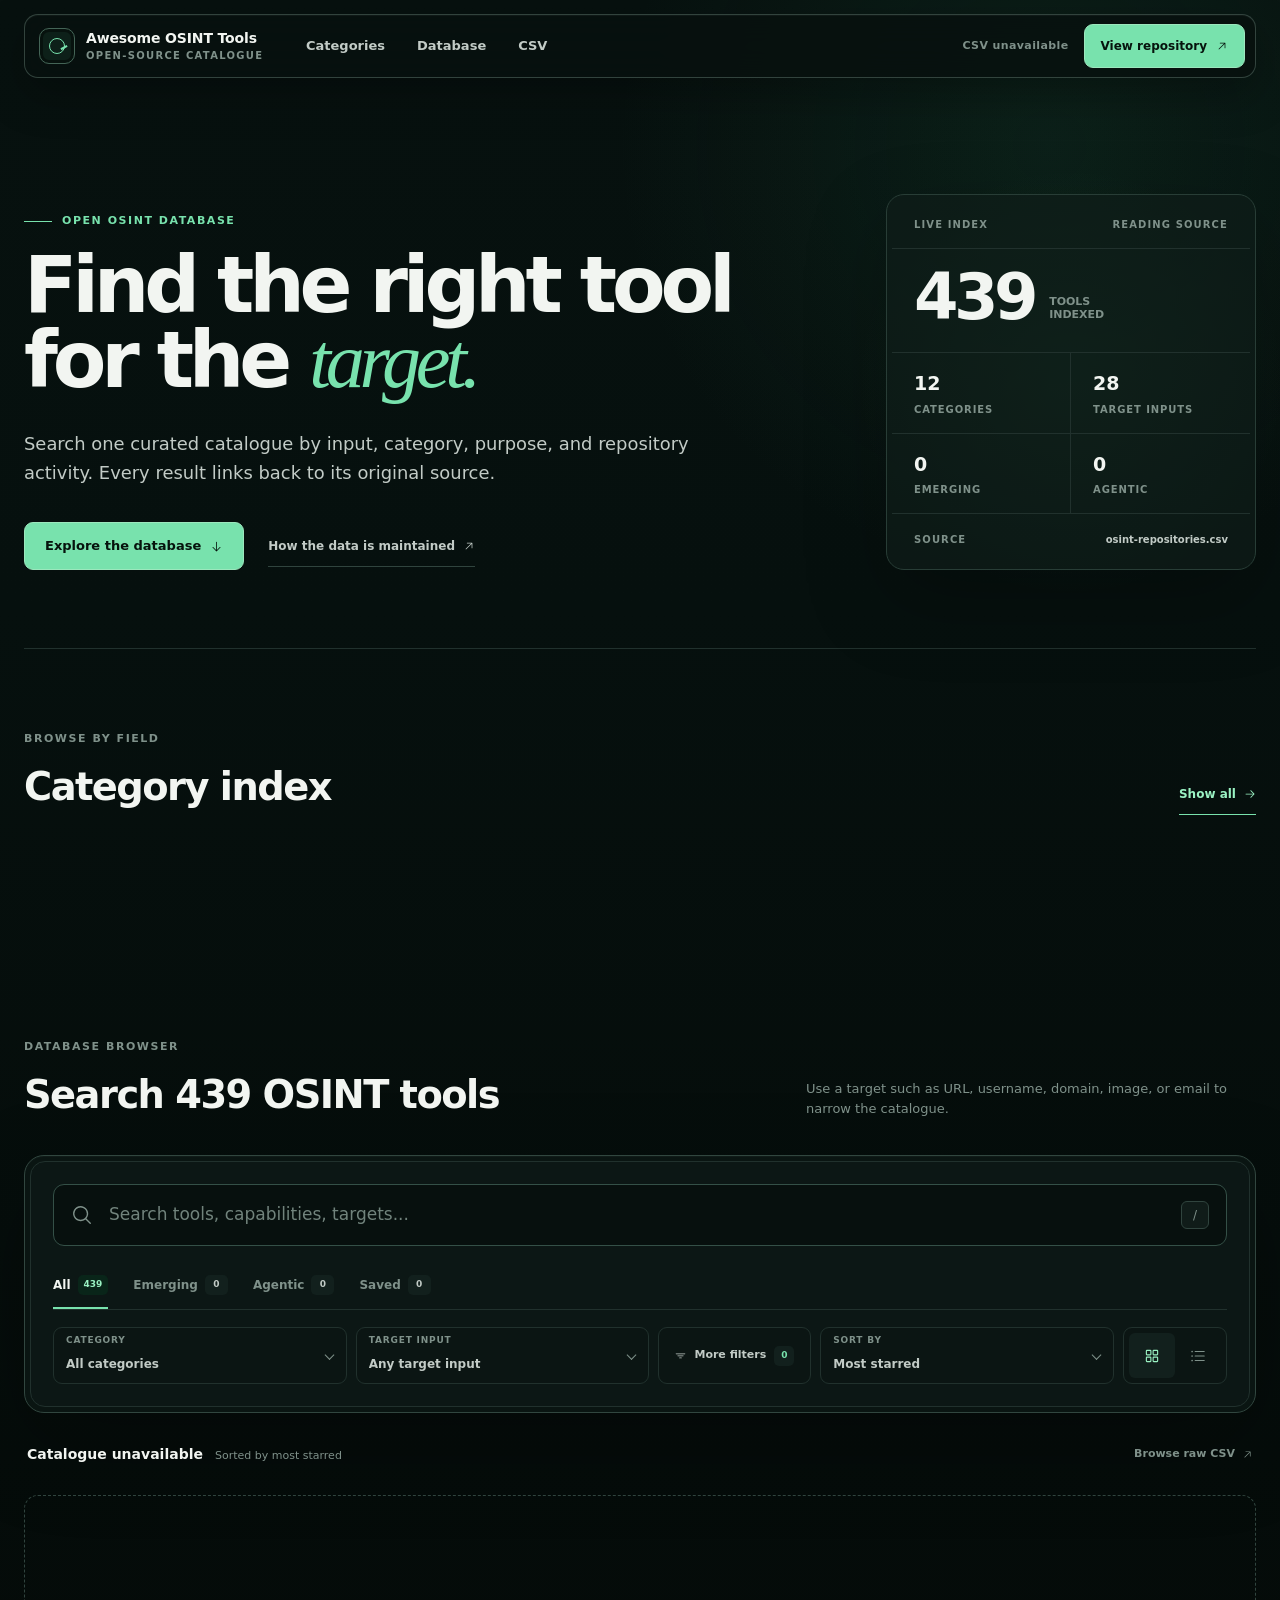
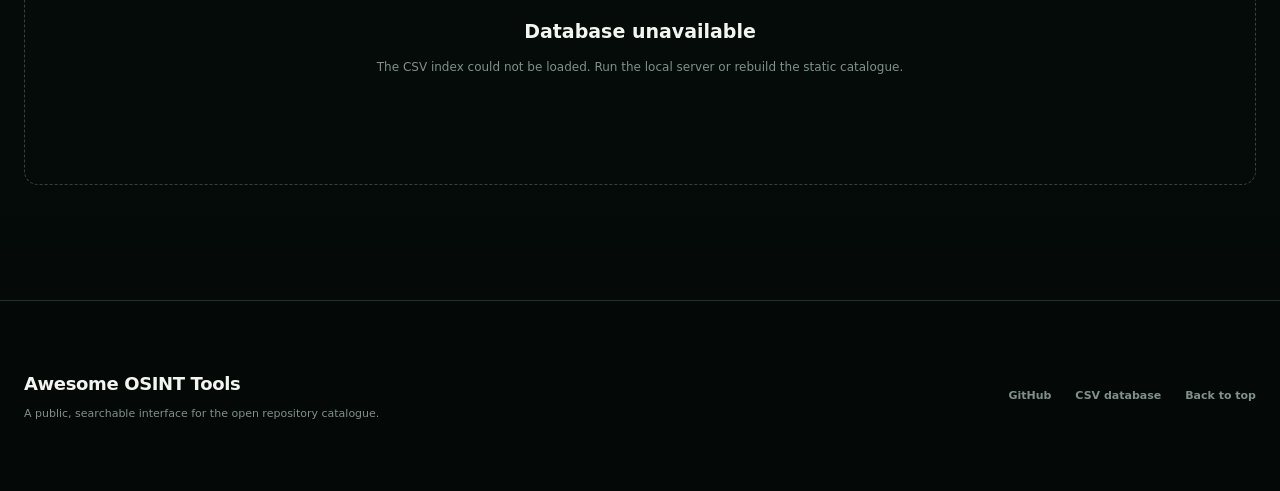
==== .catalog/gui/index.html @ 42dd3547 "Rename project to Awesome OSINT Tools" ====
<!doctype html>
<html lang="en">
<head>
  <meta charset="utf-8">
  <meta name="viewport" content="width=device-width, initial-scale=1">
  <meta name="theme-color" content="#07100f">
  <meta name="description" content="Search and compare the curated Awesome OSINT Tools database by category, target input, type, activity, and popularity.">
  <meta property="og:title" content="Awesome OSINT Tools">
  <meta property="og:description" content="A searchable browser for an open database of OSINT tools and integrations.">
  <meta property="og:type" content="website">
  <link rel="icon" href="favicon.svg" type="image/svg+xml">
  <link rel="stylesheet" href="styles.css">
  <title>Awesome OSINT Tools | Searchable OSINT database</title>
</head>
<body>
  <a class="skip-link" href="#explorer">Skip to database</a>

  <header class="site-header">
    <nav class="nav-core" aria-label="Primary navigation">
      <a class="brand" href="./" aria-label="Awesome OSINT Tools home">
        <span class="brand-mark" aria-hidden="true"><span></span></span>
        <span class="brand-copy"><strong>Awesome OSINT Tools</strong><small>Open-source catalogue</small></span>
      </a>
      <div class="nav-links">
        <a href="#categories">Categories</a>
        <a href="#explorer">Database</a>
        <a href="https://github.com/oryon-osint/awesome-osint-tools/blob/main/osint-repositories.csv" target="_blank" rel="noopener noreferrer">CSV</a>
      </div>
      <div class="nav-actions">
        <span class="data-status" id="dataStatus"><i></i>Loading CSV</span>
        <a class="github-link" href="https://github.com/oryon-osint/awesome-osint-tools" target="_blank" rel="noopener noreferrer">
          View repository
          <span data-icon="arrow-up-right" aria-hidden="true"></span>
        </a>
      </div>
    </nav>
  </header>

  <main>
    <section class="hero page-container" aria-labelledby="pageTitle">
      <div class="hero-copy">
        <p class="eyebrow"><span></span>Open OSINT database</p>
        <h1 id="pageTitle">Find the right tool<br> for the <em>target.</em></h1>
        <p class="hero-lead">Search one curated catalogue by input, category, purpose, and repository activity. Every result links back to its original source.</p>
        <div class="hero-actions">
          <a class="primary-action" href="#explorer">Explore the database <span data-icon="arrow-down" aria-hidden="true"></span></a>
          <a class="quiet-action" href="https://github.com/oryon-osint/awesome-osint-tools" target="_blank" rel="noopener noreferrer">How the data is maintained <span data-icon="arrow-up-right" aria-hidden="true"></span></a>
        </div>
      </div>
      <aside class="hero-index" aria-label="Database overview">
        <div class="index-topline"><span>Live index</span><span id="referenceDate">Reading source</span></div>
        <div class="index-total"><strong id="totalStat">439</strong><span>tools indexed</span></div>
        <div class="index-grid">
          <div><strong>12</strong><span>categories</span></div>
          <div><strong id="targetStat">28</strong><span>target inputs</span></div>
          <div><strong id="emergingStat">0</strong><span>emerging</span></div>
          <div><strong id="agenticStat">0</strong><span>agentic</span></div>
        </div>
        <div class="index-source"><span>Source</span><strong>osint-repositories.csv</strong></div>
      </aside>
    </section>

    <section class="category-section page-container" id="categories" aria-labelledby="categoryTitle">
      <div class="section-heading">
        <div>
          <p class="section-kicker">Browse by field</p>
          <h2 id="categoryTitle">Category index</h2>
        </div>
        <button class="reset-category" type="button" data-category="" aria-current="true">Show all <span data-icon="arrow-right" aria-hidden="true"></span></button>
      </div>
      <div class="category-index" id="categoryNav" aria-label="Tool categories"></div>
    </section>

    <section class="explorer page-container" id="explorer" aria-labelledby="explorerTitle">
      <div class="explorer-heading">
        <div>
          <p class="section-kicker">Database browser</p>
          <h2 id="explorerTitle">Search 439 OSINT tools</h2>
        </div>
        <p>Use a target such as URL, username, domain, image, or email to narrow the catalogue.</p>
      </div>

      <div class="search-bezel">
        <div class="search-console">
          <label class="search-field" for="searchInput">
            <span data-icon="magnifying-glass" aria-hidden="true"></span>
            <span class="sr-only">Search the database</span>
            <input id="searchInput" type="search" placeholder="Search tools, capabilities, targets..." autocomplete="off" spellcheck="false">
            <kbd>/</kbd>
          </label>

          <div class="view-row">
            <div class="view-tabs" id="viewTabs" aria-label="Database view">
              <button type="button" data-view="all" aria-pressed="true">All <span id="allCount">439</span></button>
              <button type="button" data-view="emerging" aria-pressed="false">Emerging <span id="emergingCount">0</span></button>
              <button type="button" data-view="agentic" aria-pressed="false">Agentic <span id="agenticCount">0</span></button>
              <button type="button" data-view="saved" aria-pressed="false">Saved <span id="savedCount">0</span></button>
            </div>
          </div>

          <div class="control-row">
            <label class="control-select">
              <span>Category</span>
              <select id="categoryFilter" aria-label="Filter by category"><option value="">All categories</option></select>
            </label>
            <label class="control-select target-control">
              <span>Target input</span>
              <select id="targetFilter" aria-label="Filter by target input"><option value="">Any target input</option></select>
            </label>
            <button class="more-filters" id="filterToggle" type="button" aria-expanded="false" aria-controls="advancedFilters">
              <span data-icon="funnel-simple" aria-hidden="true"></span>More filters <b id="filterCount">0</b>
            </button>
            <label class="control-select sort-control">
              <span>Sort by</span>
              <select id="sortSelect" aria-label="Sort results">
                <option value="stars">Most starred</option>
                <option value="updated">Recently updated</option>
                <option value="added">Recently added</option>
                <option value="created">Newest repositories</option>
                <option value="name">Name A-Z</option>
                <option value="category">Category A-Z</option>
                <option value="target">Target input A-Z</option>
                <option value="type">Tool type A-Z</option>
                <option value="relevance">Search relevance</option>
              </select>
            </label>
            <div class="layout-switch" aria-label="Result layout">
              <button type="button" data-layout="cards" aria-pressed="true" aria-label="Card layout" title="Card layout"><span data-icon="squares-four" aria-hidden="true"></span></button>
              <button type="button" data-layout="list" aria-pressed="false" aria-label="List layout" title="List layout"><span data-icon="list-bullets" aria-hidden="true"></span></button>
            </div>
          </div>

          <div class="advanced-filters" id="advancedFilters" hidden>
            <label class="control-select"><span>Tool type</span><select id="typeFilter" aria-label="Filter by tool type"><option value="">Any tool type</option></select></label>
            <label class="control-select"><span>License</span><select id="licenseFilter" aria-label="Filter by license"><option value="">Any license</option></select></label>
            <label class="control-select"><span>Repository activity</span><select id="updatedFilter" aria-label="Filter by last update"><option value="">Any update date</option><option value="30">Past 30 days</option><option value="180">Past 6 months</option><option value="365">Past year</option><option value="1095">Past 3 years</option></select></label>
            <button class="clear-button" id="clearFilters" type="button"><span data-icon="x" aria-hidden="true"></span>Clear all</button>
          </div>

          <div class="active-filters" id="activeFilters" aria-live="polite"></div>
        </div>
      </div>

      <div class="results-toolbar">
        <div><strong id="resultsSummary">Loading database</strong><span id="sortSummary">Sorted by most starred</span></div>
        <a href="https://github.com/oryon-osint/awesome-osint-tools/blob/main/osint-repositories.csv" target="_blank" rel="noopener noreferrer">Browse raw CSV <span data-icon="arrow-up-right" aria-hidden="true"></span></a>
      </div>

      <div class="loading-state" id="loadingState" role="status"><span></span><p>Indexing the current CSV database...</p></div>
      <div class="error-state" id="errorState" hidden><h3>Database unavailable</h3><p>The CSV index could not be loaded. Run the local server or rebuild the static catalogue.</p></div>
      <div class="results-grid" id="resultsGrid" hidden></div>
      <div class="empty-state" id="emptyState" hidden><span data-icon="magnifying-glass" aria-hidden="true"></span><h3>No matching tools</h3><p>Remove one or more filters or try a broader target.</p><button id="emptyClear" type="button">Clear filters</button></div>
      <button class="load-more" id="loadMore" type="button" hidden>Load more results <span data-icon="arrow-down" aria-hidden="true"></span></button>
    </section>
  </main>

  <footer class="site-footer">
    <div class="page-container footer-inner">
      <div><a class="footer-brand" href="https://github.com/oryon-osint/awesome-osint-tools">Awesome OSINT Tools</a><p>A public, searchable interface for the open repository catalogue.</p></div>
      <div class="footer-links"><a href="https://github.com/oryon-osint/awesome-osint-tools">GitHub</a><a href="https://github.com/oryon-osint/awesome-osint-tools/blob/main/osint-repositories.csv">CSV database</a><a href="#pageTitle">Back to top</a></div>
    </div>
  </footer>

  <dialog class="detail-dialog" id="detailDialog">
    <div class="dialog-shell">
      <header class="dialog-header">
        <div class="dialog-category-mark" id="detailIcon" aria-hidden="true"></div>
        <div><p id="detailCategory">Category</p><h2 id="detailTitle">Tool</h2></div>
        <button class="dialog-close" id="closeDialog" type="button" aria-label="Close details"><span data-icon="x" aria-hidden="true"></span></button>
      </header>
      <div class="detail-body" id="detailBody"></div>
      <footer class="dialog-actions">
        <button class="detail-save" id="detailSave" type="button"><span data-icon="bookmark-simple" aria-hidden="true"></span><span>Save tool</span></button>
        <a class="detail-repository" id="detailRepository" href="#" target="_blank" rel="noopener noreferrer">Open repository <span data-icon="arrow-up-right" aria-hidden="true"></span></a>
      </footer>
    </div>
  </dialog>

  <script src="app.js" defer></script>
</body>
</html>
---- .catalog/gui/styles.css ----
:root {
  color-scheme: dark;
  --bg: #06100e;
  --bg-deep: #040907;
  --surface: #0b1513;
  --surface-raised: #101c19;
  --surface-soft: #12201d;
  --line: #21312d;
  --line-bright: #30443e;
  --text: #f2f5f1;
  --text-soft: #c2cbc6;
  --muted: #7f918a;
  --accent: #78e2ad;
  --accent-bright: #9af2c3;
  --accent-dark: #092519;
  --star: #f1bd62;
  --danger: #ff8c83;
  --radius-sm: 8px;
  --radius-md: 12px;
  --radius-lg: 18px;
  --page: 1500px;
  --ease: cubic-bezier(.22, 1, .36, 1);
}

* {
  box-sizing: border-box;
}

html {
  scroll-behavior: smooth;
  scroll-padding-top: 100px;
}

body {
  margin: 0;
  min-width: 320px;
  overflow-x: hidden;
  background:
    radial-gradient(circle at 82% 7%, rgba(38, 113, 78, .16), transparent 27rem),
    linear-gradient(180deg, #07110f 0, var(--bg) 38rem, var(--bg-deep) 100%);
  color: var(--text);
  font-family: ui-sans-serif, system-ui, -apple-system, BlinkMacSystemFont, "Segoe UI Variable", "Segoe UI", sans-serif;
  font-size: 15px;
  line-height: 1.5;
  -webkit-font-smoothing: antialiased;
}

button,
input,
select {
  font: inherit;
}

button,
a,
select {
  -webkit-tap-highlight-color: transparent;
}

button {
  color: inherit;
}

a {
  color: inherit;
  text-decoration: none;
}

svg {
  display: block;
  width: 1em;
  height: 1em;
}

[hidden] {
  display: none !important;
}

.sr-only {
  position: absolute;
  width: 1px;
  height: 1px;
  padding: 0;
  margin: -1px;
  overflow: hidden;
  clip: rect(0, 0, 0, 0);
  white-space: nowrap;
  border: 0;
}

.skip-link {
  position: fixed;
  z-index: 100;
  top: 12px;
  left: 12px;
  padding: 10px 14px;
  border-radius: var(--radius-sm);
  background: var(--text);
  color: var(--bg);
  transform: translateY(-180%);
  transition: transform .2s var(--ease);
}

.skip-link:focus {
  transform: translateY(0);
}

:focus-visible {
  outline: 2px solid var(--accent-bright);
  outline-offset: 3px;
}

.page-container {
  width: min(calc(100% - 48px), var(--page));
  margin-inline: auto;
}

.site-header {
  position: sticky;
  z-index: 40;
  top: 0;
  padding: 14px 24px 0;
  pointer-events: none;
}

.nav-core {
  display: flex;
  align-items: center;
  width: min(100%, var(--page));
  min-height: 64px;
  margin-inline: auto;
  padding: 8px 10px 8px 14px;
  border: 1px solid rgba(87, 111, 102, .54);
  border-radius: 14px;
  background: rgba(8, 17, 15, .86);
  box-shadow: 0 16px 44px rgba(0, 0, 0, .28), inset 0 1px rgba(255, 255, 255, .035);
  backdrop-filter: blur(18px);
  pointer-events: auto;
}

.brand {
  display: inline-flex;
  align-items: center;
  gap: 11px;
  min-width: 232px;
}

.brand-mark {
  position: relative;
  display: grid;
  width: 36px;
  height: 36px;
  place-items: center;
  border: 1px solid #446456;
  border-radius: 10px;
  background: #0d2019;
  box-shadow: inset 0 0 0 3px #07120e;
}

.brand-mark::before,
.brand-mark::after,
.brand-mark span {
  position: absolute;
  content: "";
}

.brand-mark::before {
  width: 14px;
  height: 14px;
  border: 1.5px solid var(--accent);
  border-radius: 50%;
}

.brand-mark::after {
  right: 7px;
  width: 7px;
  height: 1.5px;
  background: var(--accent);
  transform: rotate(-28deg);
  transform-origin: right;
}

.brand-copy {
  display: grid;
  line-height: 1.12;
}

.brand-copy strong {
  font-size: 14px;
  letter-spacing: -.01em;
}

.brand-copy small {
  margin-top: 4px;
  color: var(--muted);
  font-size: 10px;
  font-weight: 650;
  letter-spacing: .13em;
  text-transform: uppercase;
}

.nav-links {
  display: flex;
  align-items: center;
  gap: 6px;
  margin-left: 22px;
}

.nav-links a {
  padding: 10px 13px;
  border-radius: 8px;
  color: var(--text-soft);
  font-size: 13px;
  font-weight: 600;
  transition: color .2s, background .2s;
}

.nav-links a:hover {
  background: var(--surface-soft);
  color: var(--text);
}

.nav-actions {
  display: flex;
  align-items: center;
  gap: 15px;
  margin-left: auto;
}

.data-status {
  display: flex;
  align-items: center;
  gap: 7px;
  color: var(--muted);
  font-size: 11px;
  font-weight: 650;
  letter-spacing: .035em;
  white-space: nowrap;
}

.data-status i {
  width: 6px;
  height: 6px;
  border-radius: 50%;
  background: var(--accent);
  box-shadow: 0 0 0 4px rgba(120, 226, 173, .09);
}

.github-link,
.primary-action,
.detail-repository {
  display: inline-flex;
  align-items: center;
  justify-content: center;
  gap: 9px;
  border: 1px solid #9ce7bd;
  border-radius: 9px;
  background: var(--accent);
  color: #06130d;
  font-size: 12px;
  font-weight: 760;
  transition: transform .25s var(--ease), background .2s;
}

.github-link {
  min-height: 44px;
  padding: 0 16px;
}

.github-link:hover,
.primary-action:hover,
.detail-repository:hover {
  background: var(--accent-bright);
  transform: translateY(-2px);
}

.hero {
  display: grid;
  grid-template-columns: minmax(0, 1.35fr) minmax(370px, .65fr);
  gap: clamp(40px, 8vw, 130px);
  align-items: end;
  min-height: 570px;
  padding-top: 82px;
  padding-bottom: 78px;
}

.hero-copy {
  max-width: 830px;
}

.eyebrow,
.section-kicker {
  margin: 0 0 18px;
  color: var(--accent);
  font-size: 11px;
  font-weight: 760;
  letter-spacing: .14em;
  text-transform: uppercase;
}

.eyebrow {
  display: flex;
  align-items: center;
  gap: 10px;
}

.eyebrow span {
  width: 28px;
  height: 1px;
  background: var(--accent);
}

.hero h1 {
  max-width: 850px;
  margin: 0;
  font-size: clamp(55px, 6.1vw, 94px);
  font-weight: 590;
  letter-spacing: -.066em;
  line-height: .96;
}

.hero h1 em {
  color: var(--accent);
  font-family: Georgia, "Times New Roman", serif;
  font-weight: 400;
}

.hero-lead {
  max-width: 670px;
  margin: 30px 0 0;
  color: var(--text-soft);
  font-size: clamp(16px, 1.4vw, 19px);
  line-height: 1.65;
}

.hero-actions {
  display: flex;
  flex-wrap: wrap;
  align-items: center;
  gap: 24px;
  margin-top: 34px;
}

.primary-action {
  min-height: 48px;
  padding: 0 20px;
  font-size: 13px;
}

.quiet-action {
  display: inline-flex;
  align-items: center;
  gap: 8px;
  padding: 11px 0;
  border-bottom: 1px solid var(--line-bright);
  color: var(--text-soft);
  font-size: 12px;
  font-weight: 680;
  transition: border-color .2s, color .2s;
}

.quiet-action:hover {
  border-color: var(--accent);
  color: var(--text);
}

.hero-index {
  position: relative;
  padding: 5px;
  border: 1px solid #283d36;
  border-radius: var(--radius-lg);
  background: rgba(14, 28, 24, .72);
  box-shadow: 0 30px 80px rgba(0, 0, 0, .25);
}

.hero-index::before {
  position: absolute;
  inset: -40px;
  z-index: -1;
  background: radial-gradient(circle, rgba(77, 187, 132, .1), transparent 67%);
  content: "";
}

.hero-index > * {
  padding-inline: 22px;
}

.index-topline,
.index-source {
  display: flex;
  align-items: center;
  justify-content: space-between;
  color: var(--muted);
  font-size: 10px;
  font-weight: 680;
  letter-spacing: .11em;
  text-transform: uppercase;
}

.index-topline {
  min-height: 49px;
  border-bottom: 1px solid var(--line);
}

.index-total {
  display: flex;
  align-items: flex-end;
  gap: 15px;
  padding-top: 20px;
  padding-bottom: 25px;
}

.index-total strong {
  font-size: clamp(58px, 5vw, 78px);
  font-weight: 550;
  letter-spacing: -.07em;
  line-height: .9;
}

.index-total span {
  max-width: 70px;
  padding-bottom: 5px;
  color: var(--muted);
  font-size: 11px;
  font-weight: 680;
  line-height: 1.25;
  text-transform: uppercase;
}

.index-grid {
  display: grid;
  grid-template-columns: 1fr 1fr;
  padding: 0 !important;
  border-top: 1px solid var(--line);
  border-bottom: 1px solid var(--line);
}

.index-grid div {
  display: grid;
  gap: 4px;
  padding: 16px 22px;
}

.index-grid div:nth-child(odd) {
  border-right: 1px solid var(--line);
}

.index-grid div:nth-child(-n + 2) {
  border-bottom: 1px solid var(--line);
}

.index-grid strong {
  font-size: 19px;
  font-weight: 660;
}

.index-grid span {
  color: var(--muted);
  font-size: 10px;
  font-weight: 650;
  letter-spacing: .09em;
  text-transform: uppercase;
}

.index-source {
  min-height: 50px;
}

.index-source strong {
  color: var(--text-soft);
  font-size: 10px;
  font-weight: 650;
  letter-spacing: 0;
  text-transform: none;
}

.category-section {
  padding-top: 82px;
  padding-bottom: 100px;
  border-top: 1px solid var(--line);
}

.section-heading,
.explorer-heading {
  display: flex;
  align-items: flex-end;
  justify-content: space-between;
  gap: 32px;
  margin-bottom: 32px;
}

.section-heading h2,
.explorer-heading h2 {
  margin: 0;
  font-size: clamp(30px, 3vw, 44px);
  font-weight: 570;
  letter-spacing: -.04em;
}

.section-kicker {
  margin-bottom: 10px;
  color: var(--muted);
}

.reset-category {
  display: inline-flex;
  align-items: center;
  gap: 8px;
  padding: 11px 0;
  border: 0;
  border-bottom: 1px solid var(--line-bright);
  background: transparent;
  color: var(--text-soft);
  font-size: 12px;
  font-weight: 680;
  cursor: pointer;
}

.reset-category[aria-current="true"] {
  border-color: var(--accent);
  color: var(--accent-bright);
}

.category-index {
  display: grid;
  grid-template-columns: repeat(6, minmax(0, 1fr));
  gap: 9px;
}

.category-card {
  position: relative;
  display: grid;
  min-height: 132px;
  padding: 17px;
  overflow: hidden;
  border: 1px solid var(--line);
  border-radius: var(--radius-md);
  background: rgba(11, 22, 19, .7);
  text-align: left;
  cursor: pointer;
  transition: transform .3s var(--ease), border-color .25s, background .25s;
}

.category-card:nth-child(1),
.category-card:nth-child(2) {
  grid-column: span 2;
}

.category-card:hover,
.category-card[aria-current="true"] {
  border-color: #4e806c;
  background: #10231d;
  transform: translateY(-3px);
}

.category-card::after {
  position: absolute;
  right: -28px;
  bottom: -34px;
  width: 110px;
  height: 110px;
  border: 1px solid rgba(120, 226, 173, .08);
  border-radius: 50%;
  content: "";
}

.category-card-top {
  display: flex;
  align-items: flex-start;
  justify-content: space-between;
}

.category-card-icon {
  display: grid;
  width: 34px;
  height: 34px;
  place-items: center;
  border: 1px solid #29463a;
  border-radius: 8px;
  background: #0b1d16;
  color: var(--accent);
  font-size: 18px;
}

.category-card-count {
  color: var(--muted);
  font-size: 11px;
  font-variant-numeric: tabular-nums;
}

.category-card strong {
  align-self: end;
  max-width: 150px;
  font-size: 13px;
  font-weight: 680;
  line-height: 1.25;
}

.explorer {
  padding-top: 92px;
  padding-bottom: 115px;
}

.explorer-heading p:last-child {
  max-width: 450px;
  margin: 0 0 3px;
  color: var(--muted);
  font-size: 13px;
  line-height: 1.6;
}

.search-bezel {
  padding: 5px;
  border: 1px solid #31463f;
  border-radius: 20px;
  background: #0a1512;
  box-shadow: 0 32px 90px rgba(0, 0, 0, .25), inset 0 1px rgba(255, 255, 255, .025);
}

.search-console {
  padding: 22px;
  border: 1px solid var(--line);
  border-radius: 15px;
  background: #0c1715;
}

.search-field {
  display: flex;
  align-items: center;
  gap: 14px;
  min-height: 62px;
  padding: 0 17px;
  border: 1px solid #345047;
  border-radius: 11px;
  background: #07100e;
  color: var(--muted);
  font-size: 22px;
  transition: border-color .2s, box-shadow .2s;
}

.search-field:focus-within {
  border-color: #68b894;
  box-shadow: 0 0 0 3px rgba(120, 226, 173, .08);
}

.search-field input {
  min-width: 0;
  flex: 1;
  border: 0;
  outline: 0;
  background: transparent;
  color: var(--text);
  font-size: 17px;
}

.search-field input::placeholder {
  color: #71837c;
}

.search-field kbd {
  display: grid;
  width: 28px;
  height: 28px;
  place-items: center;
  border: 1px solid var(--line-bright);
  border-radius: 6px;
  background: var(--surface-raised);
  color: var(--muted);
  font-family: inherit;
  font-size: 12px;
}

.view-row {
  margin: 18px 0 0;
  border-bottom: 1px solid var(--line);
}

.view-tabs {
  display: flex;
  gap: 25px;
  overflow-x: auto;
  scrollbar-width: none;
}

.view-tabs::-webkit-scrollbar {
  display: none;
}

.view-tabs button {
  display: flex;
  align-items: center;
  gap: 7px;
  min-height: 45px;
  padding: 0 0 1px;
  border: 0;
  border-bottom: 2px solid transparent;
  background: transparent;
  color: var(--muted);
  font-size: 12px;
  font-weight: 680;
  cursor: pointer;
  white-space: nowrap;
}

.view-tabs button span {
  display: grid;
  min-width: 23px;
  height: 20px;
  padding: 0 6px;
  place-items: center;
  border-radius: 5px;
  background: var(--surface-soft);
  color: var(--text-soft);
  font-size: 9px;
}

.view-tabs button[aria-pressed="true"] {
  border-color: var(--accent);
  color: var(--text);
}

.view-tabs button[aria-pressed="true"] span {
  background: var(--accent-dark);
  color: var(--accent-bright);
}

.control-row,
.advanced-filters {
  display: grid;
  grid-template-columns: 1.05fr 1.05fr auto 1.05fr auto;
  gap: 9px;
  align-items: stretch;
  padding-top: 17px;
}

.control-select {
  position: relative;
  display: grid;
  min-width: 0;
  height: 57px;
  padding: 7px 34px 7px 12px;
  border: 1px solid var(--line);
  border-radius: 9px;
  background: var(--surface);
}

.control-select::after {
  position: absolute;
  top: 50%;
  right: 13px;
  width: 6px;
  height: 6px;
  border-right: 1.5px solid var(--muted);
  border-bottom: 1.5px solid var(--muted);
  content: "";
  transform: translateY(-65%) rotate(45deg);
  pointer-events: none;
}

.control-select span {
  color: var(--muted);
  font-size: 9px;
  font-weight: 740;
  letter-spacing: .09em;
  line-height: 1.2;
  text-transform: uppercase;
}

.control-select select {
  width: 100%;
  min-width: 0;
  padding: 0;
  border: 0;
  outline: 0;
  appearance: none;
  background: transparent;
  color: var(--text-soft);
  font-size: 12px;
  font-weight: 630;
  cursor: pointer;
}

.control-select select option {
  background: #0d1816;
  color: var(--text);
}

.more-filters,
.clear-button {
  display: flex;
  align-items: center;
  justify-content: center;
  gap: 8px;
  min-height: 57px;
  padding: 0 16px;
  border: 1px solid var(--line);
  border-radius: 9px;
  background: var(--surface);
  color: var(--text-soft);
  font-size: 11px;
  font-weight: 680;
  cursor: pointer;
  white-space: nowrap;
}

.more-filters:hover,
.clear-button:hover {
  border-color: var(--line-bright);
  color: var(--text);
}

.more-filters b {
  display: grid;
  min-width: 20px;
  height: 20px;
  padding: 0 5px;
  place-items: center;
  border-radius: 5px;
  background: var(--surface-soft);
  color: var(--accent);
  font-size: 9px;
}

.layout-switch {
  display: flex;
  padding: 5px;
  border: 1px solid var(--line);
  border-radius: 9px;
  background: var(--surface);
}

.layout-switch button {
  display: grid;
  width: 46px;
  min-height: 45px;
  place-items: center;
  border: 0;
  border-radius: 6px;
  background: transparent;
  color: var(--muted);
  font-size: 18px;
  cursor: pointer;
}

.layout-switch button[aria-pressed="true"] {
  background: var(--surface-soft);
  color: var(--accent-bright);
}

.advanced-filters {
  grid-template-columns: 1fr 1fr 1fr auto;
  margin-top: 14px;
  padding: 14px;
  border: 1px solid var(--line);
  border-radius: 11px;
  background: #09120f;
}

.clear-button {
  color: var(--muted);
}

.active-filters {
  display: flex;
  flex-wrap: wrap;
  gap: 7px;
}

.active-filters:not(:empty) {
  padding-top: 14px;
}

.filter-chip {
  display: inline-flex;
  align-items: center;
  gap: 7px;
  min-height: 29px;
  padding: 0 9px;
  border: 1px solid #2f5545;
  border-radius: 6px;
  background: #0a2118;
  color: var(--accent-bright);
  font-size: 10px;
  font-weight: 650;
  cursor: pointer;
}

.results-toolbar {
  display: flex;
  align-items: center;
  justify-content: space-between;
  min-height: 82px;
  padding: 0 3px;
}

.results-toolbar > div {
  display: flex;
  align-items: baseline;
  gap: 12px;
}

.results-toolbar strong {
  font-size: 14px;
}

.results-toolbar span {
  color: var(--muted);
  font-size: 11px;
}

.results-toolbar a {
  display: inline-flex;
  align-items: center;
  gap: 7px;
  color: var(--muted);
  font-size: 11px;
  font-weight: 650;
}

.results-toolbar a:hover {
  color: var(--text);
}

.results-grid {
  display: grid;
  grid-template-columns: repeat(3, minmax(0, 1fr));
  gap: 12px;
}

.tool-card-shell {
  padding: 4px;
  border: 1px solid #23352f;
  border-radius: 15px;
  background: rgba(9, 20, 17, .85);
  transition: border-color .3s, transform .35s var(--ease);
  animation: card-in .45s var(--ease) both;
}

.tool-card-shell:hover {
  border-color: #486f60;
  transform: translateY(-4px);
}

.tool-card {
  display: flex;
  flex-direction: column;
  min-height: 320px;
  padding: 17px;
  border: 1px solid var(--line);
  border-radius: 11px;
  background: var(--surface);
}

.card-topline {
  display: flex;
  align-items: center;
  justify-content: space-between;
  gap: 12px;
}

.card-category {
  display: flex;
  align-items: center;
  min-width: 0;
  gap: 8px;
}

.card-category-icon {
  display: grid;
  width: 33px;
  height: 33px;
  flex: 0 0 auto;
  place-items: center;
  border: 1px solid #2b493d;
  border-radius: 8px;
  background: #0a1c15;
  color: var(--accent);
  font-size: 17px;
}

.card-category-label {
  overflow: hidden;
  color: var(--muted);
  font-size: 9px;
  font-weight: 760;
  letter-spacing: .09em;
  text-overflow: ellipsis;
  text-transform: uppercase;
  white-space: nowrap;
}

.new-label {
  padding: 4px 6px;
  border: 1px solid #315a48;
  border-radius: 5px;
  background: #0b2419;
  color: var(--accent-bright);
  font-size: 8px;
  font-weight: 780;
  letter-spacing: .08em;
  text-transform: uppercase;
}

.card-actions {
  display: flex;
  align-items: center;
  gap: 5px;
}

.icon-action {
  display: grid;
  width: 33px;
  height: 33px;
  place-items: center;
  border: 1px solid var(--line);
  border-radius: 8px;
  background: #0c1815;
  color: var(--muted);
  font-size: 17px;
  cursor: pointer;
  transition: border-color .2s, color .2s, background .2s;
}

.icon-action:hover {
  border-color: var(--line-bright);
  color: var(--text);
}

.icon-action[aria-pressed="true"] {
  border-color: #3d6754;
  background: var(--accent-dark);
  color: var(--accent-bright);
}

.card-main {
  flex: 1;
  padding-top: 20px;
}

.card-title-button {
  max-width: 100%;
  padding: 0;
  overflow: hidden;
  border: 0;
  background: transparent;
  color: var(--text);
  font-size: 20px;
  font-weight: 630;
  letter-spacing: -.025em;
  text-align: left;
  text-overflow: ellipsis;
  white-space: nowrap;
  cursor: pointer;
}

.card-title-button:hover {
  color: var(--accent-bright);
}

.card-description {
  display: -webkit-box;
  min-height: 61px;
  margin: 10px 0 18px;
  overflow: hidden;
  color: var(--text-soft);
  font-size: 12px;
  line-height: 1.65;
  -webkit-box-orient: vertical;
  -webkit-line-clamp: 3;
}

.card-facts {
  display: grid;
  grid-template-columns: 1fr 1fr;
  border-top: 1px solid var(--line);
  border-bottom: 1px solid var(--line);
}

.card-fact {
  min-width: 0;
  padding: 11px 0;
}

.card-fact + .card-fact {
  padding-left: 13px;
  border-left: 1px solid var(--line);
}

.card-fact span {
  display: block;
  margin-bottom: 4px;
  color: var(--muted);
  font-size: 8px;
  font-weight: 750;
  letter-spacing: .1em;
  text-transform: uppercase;
}

.card-fact strong {
  display: block;
  overflow: hidden;
  color: var(--text-soft);
  font-size: 10px;
  font-weight: 650;
  text-overflow: ellipsis;
  white-space: nowrap;
}

.card-footer {
  display: flex;
  align-items: center;
  justify-content: space-between;
  gap: 10px;
  padding-top: 14px;
}

.star-count {
  display: inline-flex;
  align-items: center;
  gap: 6px;
  color: var(--text-soft);
  font-size: 10px;
  font-weight: 690;
}

.star-count svg {
  color: var(--star);
  font-size: 15px;
}

.card-update {
  color: var(--muted);
  font-size: 9px;
}

.results-grid.is-list {
  grid-template-columns: 1fr;
}

.results-grid.is-list .tool-card-shell:hover {
  transform: translateX(3px);
}

.results-grid.is-list .tool-card {
  display: grid;
  grid-template-columns: minmax(230px, .8fr) minmax(340px, 1.55fr) minmax(240px, .8fr) auto;
  gap: 22px;
  align-items: center;
  min-height: 112px;
  padding: 14px 16px;
}

.results-grid.is-list .card-topline {
  grid-column: 1;
}

.results-grid.is-list .card-actions {
  grid-column: 4;
  grid-row: 1;
  justify-self: end;
}

.results-grid.is-list .card-main {
  display: contents;
}

.results-grid.is-list .card-copy {
  grid-column: 2;
  grid-row: 1;
  min-width: 0;
}

.results-grid.is-list .card-description {
  min-height: auto;
  margin: 5px 0 0;
  -webkit-line-clamp: 1;
}

.results-grid.is-list .card-facts {
  grid-column: 3;
  grid-row: 1;
  border-top: 0;
  border-bottom: 0;
}

.results-grid.is-list .card-footer {
  grid-column: 4;
  grid-row: 1;
  padding: 0 86px 0 0;
  white-space: nowrap;
}

.loading-state,
.empty-state,
.error-state {
  display: grid;
  min-height: 290px;
  place-items: center;
  align-content: center;
  border: 1px dashed var(--line-bright);
  border-radius: 14px;
  color: var(--muted);
  text-align: center;
}

.loading-state span {
  width: 32px;
  height: 32px;
  border: 2px solid var(--line-bright);
  border-top-color: var(--accent);
  border-radius: 50%;
  animation: spin .8s linear infinite;
}

.loading-state p,
.empty-state p,
.error-state p {
  margin: 12px 0 0;
  font-size: 12px;
}

.empty-state > svg {
  color: var(--accent);
  font-size: 32px;
}

.empty-state h3,
.error-state h3 {
  margin: 13px 0 0;
  color: var(--text);
  font-size: 19px;
}

.empty-state button {
  margin-top: 18px;
  padding: 10px 14px;
  border: 1px solid var(--line-bright);
  border-radius: 8px;
  background: var(--surface);
  cursor: pointer;
}

.load-more {
  display: flex;
  align-items: center;
  justify-content: center;
  gap: 9px;
  min-width: 210px;
  min-height: 49px;
  margin: 30px auto 0;
  border: 1px solid var(--line-bright);
  border-radius: 9px;
  background: var(--surface);
  color: var(--text-soft);
  font-size: 12px;
  font-weight: 680;
  cursor: pointer;
}

.load-more:hover {
  border-color: var(--accent);
  color: var(--text);
}

.site-footer {
  border-top: 1px solid var(--line);
  background: #040806;
}

.footer-inner {
  display: flex;
  align-items: center;
  justify-content: space-between;
  min-height: 190px;
  gap: 30px;
}

.footer-brand {
  font-size: 18px;
  font-weight: 760;
  letter-spacing: -.02em;
}

.footer-inner p {
  margin: 9px 0 0;
  color: var(--muted);
  font-size: 11px;
}

.footer-links {
  display: flex;
  gap: 24px;
}

.footer-links a {
  color: var(--muted);
  font-size: 11px;
  font-weight: 650;
}

.footer-links a:hover {
  color: var(--text);
}

.detail-dialog {
  width: min(720px, calc(100% - 32px));
  max-height: min(86vh, 900px);
  padding: 5px;
  overflow: hidden;
  border: 1px solid #405a51;
  border-radius: 18px;
  background: #08120f;
  color: var(--text);
  box-shadow: 0 40px 120px #000;
}

.detail-dialog::backdrop {
  background: rgba(1, 5, 4, .78);
  backdrop-filter: blur(5px);
}

.dialog-shell {
  max-height: calc(86vh - 12px);
  overflow-y: auto;
  border: 1px solid var(--line);
  border-radius: 13px;
  background: var(--surface);
}

.dialog-header {
  position: sticky;
  z-index: 2;
  top: 0;
  display: grid;
  grid-template-columns: auto 1fr auto;
  gap: 13px;
  align-items: center;
  padding: 18px 20px;
  border-bottom: 1px solid var(--line);
  background: rgba(11, 21, 19, .96);
  backdrop-filter: blur(12px);
}

.dialog-category-mark {
  display: grid;
  width: 42px;
  height: 42px;
  place-items: center;
  border: 1px solid #2f5143;
  border-radius: 9px;
  background: var(--accent-dark);
  color: var(--accent);
  font-size: 21px;
}

.dialog-header p {
  margin: 0 0 3px;
  color: var(--accent);
  font-size: 9px;
  font-weight: 740;
  letter-spacing: .1em;
  text-transform: uppercase;
}

.dialog-header h2 {
  margin: 0;
  font-size: 21px;
  font-weight: 630;
}

.dialog-close {
  display: grid;
  width: 38px;
  height: 38px;
  place-items: center;
  border: 1px solid var(--line);
  border-radius: 8px;
  background: var(--surface-raised);
  color: var(--muted);
  font-size: 18px;
  cursor: pointer;
}

.detail-body {
  padding: 23px;
}

.dialog-description {
  margin: 0 0 25px;
  color: var(--text-soft);
  font-size: 14px;
  line-height: 1.7;
}

.detail-section + .detail-section {
  margin-top: 24px;
}

.detail-section h3 {
  margin: 0 0 9px;
  color: var(--muted);
  font-size: 9px;
  font-weight: 750;
  letter-spacing: .1em;
  text-transform: uppercase;
}

.detail-list {
  display: grid;
  grid-template-columns: 1fr 1fr;
  margin: 0;
  border-top: 1px solid var(--line);
  border-left: 1px solid var(--line);
}

.detail-list div {
  min-width: 0;
  padding: 12px 13px;
  border-right: 1px solid var(--line);
  border-bottom: 1px solid var(--line);
}

.detail-list dt {
  color: var(--muted);
  font-size: 9px;
}

.detail-list dd {
  margin: 3px 0 0;
  overflow-wrap: anywhere;
  color: var(--text-soft);
  font-size: 11px;
  font-weight: 640;
}

.dialog-actions {
  position: sticky;
  bottom: 0;
  display: flex;
  justify-content: flex-end;
  gap: 9px;
  padding: 14px 20px;
  border-top: 1px solid var(--line);
  background: rgba(11, 21, 19, .96);
}

.detail-save {
  display: inline-flex;
  align-items: center;
  gap: 8px;
  min-height: 43px;
  padding: 0 14px;
  border: 1px solid var(--line-bright);
  border-radius: 8px;
  background: var(--surface-raised);
  color: var(--text-soft);
  font-size: 11px;
  font-weight: 680;
  cursor: pointer;
}

.detail-save[aria-pressed="true"] {
  border-color: #3f725c;
  background: var(--accent-dark);
  color: var(--accent-bright);
}

.detail-repository {
  min-height: 43px;
  padding: 0 15px;
}

@keyframes spin {
  to { transform: rotate(360deg); }
}

@keyframes card-in {
  from { opacity: 0; transform: translateY(8px); }
  to { opacity: 1; transform: translateY(0); }
}

@media (max-width: 1180px) {
  .nav-links { display: none; }
  .hero { grid-template-columns: minmax(0, 1.15fr) minmax(330px, .7fr); gap: 55px; }
  .category-index { grid-template-columns: repeat(4, minmax(0, 1fr)); }
  .category-card:nth-child(1), .category-card:nth-child(2) { grid-column: span 1; }
  .control-row { grid-template-columns: 1fr 1fr auto; }
  .sort-control { grid-column: 1 / 3; }
  .layout-switch { grid-column: 3; }
  .results-grid { grid-template-columns: repeat(2, minmax(0, 1fr)); }
  .results-grid.is-list .tool-card { grid-template-columns: 220px minmax(260px, 1fr) 220px auto; gap: 16px; }
}

@media (max-width: 820px) {
  .page-container { width: min(calc(100% - 32px), var(--page)); }
  .site-header { padding: 10px 16px 0; }
  .nav-core { min-height: 58px; padding-left: 10px; }
  .brand { min-width: 0; }
  .brand-mark { width: 34px; height: 34px; }
  .brand-copy small, .data-status { display: none; }
  .github-link { width: 42px; min-height: 40px; padding: 0; font-size: 0; }
  .github-link svg { font-size: 16px; }
  .hero { display: block; min-height: auto; padding-top: 96px; padding-bottom: 64px; }
  .hero h1 { font-size: clamp(50px, 11vw, 74px); }
  .hero-index { margin-top: 55px; }
  .category-section { padding-top: 64px; padding-bottom: 70px; }
  .category-index { display: flex; margin-right: -16px; overflow-x: auto; scrollbar-width: none; scroll-snap-type: x mandatory; }
  .category-index::-webkit-scrollbar { display: none; }
  .category-card { min-width: 175px; scroll-snap-align: start; }
  .explorer { padding-top: 68px; padding-bottom: 80px; }
  .explorer-heading { display: block; }
  .explorer-heading p:last-child { margin-top: 14px; }
  .search-console { padding: 14px; }
  .control-row { grid-template-columns: 1fr 1fr; }
  .more-filters { grid-column: 1; }
  .sort-control { grid-column: 2; grid-row: 2; }
  .layout-switch { display: none; }
  .advanced-filters { grid-template-columns: 1fr 1fr; }
  .clear-button { min-height: 57px; }
  .results-grid { grid-template-columns: 1fr; }
  .results-grid.is-list .tool-card { display: flex; min-height: 320px; }
  .results-grid.is-list .card-main { display: block; }
  .results-grid.is-list .card-copy, .results-grid.is-list .card-facts, .results-grid.is-list .card-footer, .results-grid.is-list .card-actions { display: flex; grid-column: auto; grid-row: auto; }
  .results-grid.is-list .card-copy { display: block; }
  .results-grid.is-list .card-facts { display: grid; }
  .results-grid.is-list .card-footer { padding: 14px 0 0; }
}

@media (max-width: 560px) {
  .page-container { width: min(calc(100% - 24px), var(--page)); }
  .site-header { padding-inline: 12px; }
  .brand-copy strong { max-width: 130px; font-size: 12px; }
  .nav-actions { gap: 6px; }
  .hero { padding-top: 76px; }
  .hero h1 { font-size: clamp(46px, 14vw, 64px); letter-spacing: -.06em; }
  .hero h1 br { display: none; }
  .hero-lead { margin-top: 23px; font-size: 15px; }
  .hero-actions { align-items: flex-start; flex-direction: column; gap: 11px; }
  .hero-index { margin-top: 42px; }
  .section-heading { align-items: flex-start; }
  .section-heading h2, .explorer-heading h2 { font-size: 32px; }
  .reset-category { margin-top: 23px; }
  .search-bezel { margin-inline: -5px; }
  .search-console { padding: 10px; }
  .search-field { min-height: 57px; padding: 0 12px; }
  .search-field input { font-size: 14px; }
  .search-field kbd { display: none; }
  .view-tabs { gap: 20px; }
  .control-row { grid-template-columns: 1fr; }
  .target-control, .sort-control, .more-filters { grid-column: 1; grid-row: auto; }
  .advanced-filters { grid-template-columns: 1fr; }
  .results-toolbar { align-items: flex-start; flex-direction: column; justify-content: center; gap: 8px; }
  .results-toolbar > div { align-items: flex-start; flex-direction: column; gap: 2px; }
  .tool-card { min-height: 314px; }
  .footer-inner { align-items: flex-start; flex-direction: column; justify-content: center; }
  .footer-links { flex-wrap: wrap; gap: 14px 20px; }
  .detail-dialog { width: calc(100% - 16px); }
  .detail-list { grid-template-columns: 1fr; }
  .dialog-actions { justify-content: stretch; }
  .dialog-actions > * { flex: 1; }
}

@media (prefers-reduced-motion: reduce) {
  html { scroll-behavior: auto; }
  *, *::before, *::after { animation-duration: .01ms !important; animation-iteration-count: 1 !important; transition-duration: .01ms !important; }
}
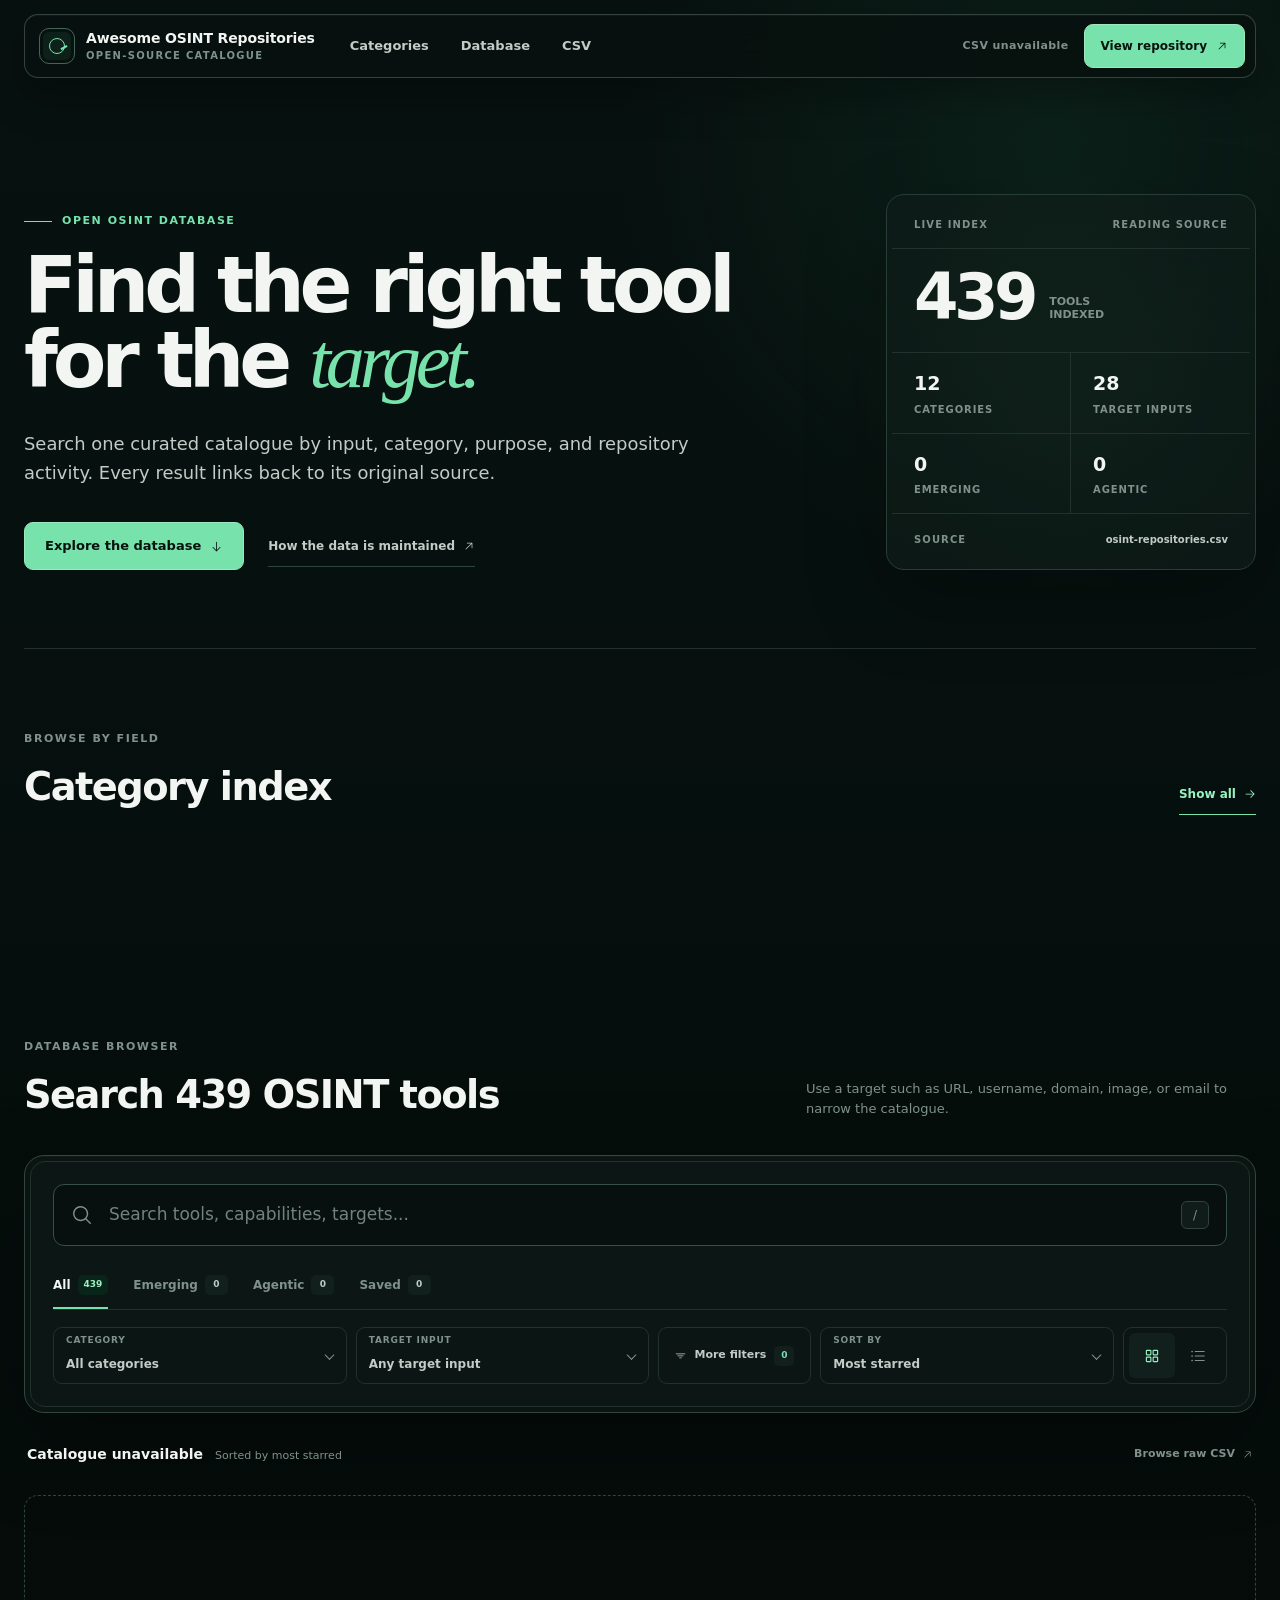
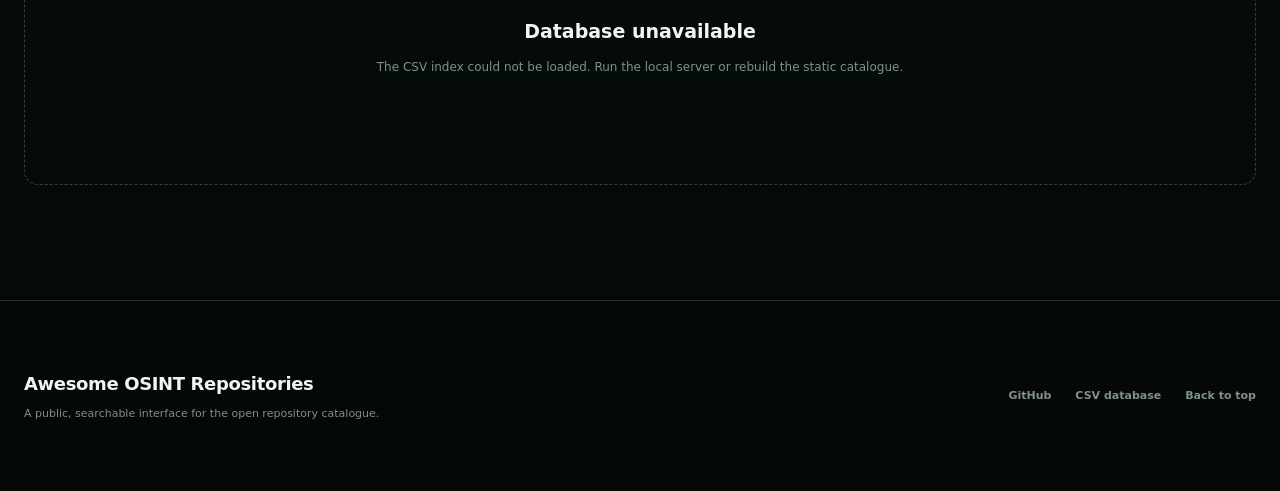
==== commit 8cb38943: "chore: rename repository to awesome-osint-repos" ====
--- a/.catalog/gui/index.html
+++ b/.catalog/gui/index.html
@@ -4,31 +4,31 @@
   <meta charset="utf-8">
   <meta name="viewport" content="width=device-width, initial-scale=1">
   <meta name="theme-color" content="#07100f">
-  <meta name="description" content="Search and compare the curated Awesome OSINT Tools database by category, target input, type, activity, and popularity.">
-  <meta property="og:title" content="Awesome OSINT Tools">
+  <meta name="description" content="Search and compare the curated Awesome OSINT Repositories database by category, target input, type, activity, and popularity.">
+  <meta property="og:title" content="Awesome OSINT Repositories">
   <meta property="og:description" content="A searchable browser for an open database of OSINT tools and integrations.">
   <meta property="og:type" content="website">
   <link rel="icon" href="favicon.svg" type="image/svg+xml">
   <link rel="stylesheet" href="styles.css">
-  <title>Awesome OSINT Tools | Searchable OSINT database</title>
+  <title>Awesome OSINT Repositories | Searchable OSINT database</title>
 </head>
 <body>
   <a class="skip-link" href="#explorer">Skip to database</a>
 
   <header class="site-header">
     <nav class="nav-core" aria-label="Primary navigation">
-      <a class="brand" href="./" aria-label="Awesome OSINT Tools home">
+      <a class="brand" href="./" aria-label="Awesome OSINT Repositories home">
         <span class="brand-mark" aria-hidden="true"><span></span></span>
-        <span class="brand-copy"><strong>Awesome OSINT Tools</strong><small>Open-source catalogue</small></span>
+        <span class="brand-copy"><strong>Awesome OSINT Repositories</strong><small>Open-source catalogue</small></span>
       </a>
       <div class="nav-links">
         <a href="#categories">Categories</a>
         <a href="#explorer">Database</a>
-        <a href="https://github.com/oryon-osint/awesome-osint-tools/blob/main/osint-repositories.csv" target="_blank" rel="noopener noreferrer">CSV</a>
+        <a href="https://github.com/oryon-osint/awesome-osint-repos/blob/main/osint-repositories.csv" target="_blank" rel="noopener noreferrer">CSV</a>
       </div>
       <div class="nav-actions">
         <span class="data-status" id="dataStatus"><i></i>Loading CSV</span>
-        <a class="github-link" href="https://github.com/oryon-osint/awesome-osint-tools" target="_blank" rel="noopener noreferrer">
+        <a class="github-link" href="https://github.com/oryon-osint/awesome-osint-repos" target="_blank" rel="noopener noreferrer">
           View repository
           <span data-icon="arrow-up-right" aria-hidden="true"></span>
         </a>
@@ -44,7 +44,7 @@
         <p class="hero-lead">Search one curated catalogue by input, category, purpose, and repository activity. Every result links back to its original source.</p>
         <div class="hero-actions">
           <a class="primary-action" href="#explorer">Explore the database <span data-icon="arrow-down" aria-hidden="true"></span></a>
-          <a class="quiet-action" href="https://github.com/oryon-osint/awesome-osint-tools" target="_blank" rel="noopener noreferrer">How the data is maintained <span data-icon="arrow-up-right" aria-hidden="true"></span></a>
+          <a class="quiet-action" href="https://github.com/oryon-osint/awesome-osint-repos" target="_blank" rel="noopener noreferrer">How the data is maintained <span data-icon="arrow-up-right" aria-hidden="true"></span></a>
         </div>
       </div>
       <aside class="hero-index" aria-label="Database overview">
@@ -143,7 +143,7 @@
 
       <div class="results-toolbar">
         <div><strong id="resultsSummary">Loading database</strong><span id="sortSummary">Sorted by most starred</span></div>
-        <a href="https://github.com/oryon-osint/awesome-osint-tools/blob/main/osint-repositories.csv" target="_blank" rel="noopener noreferrer">Browse raw CSV <span data-icon="arrow-up-right" aria-hidden="true"></span></a>
+        <a href="https://github.com/oryon-osint/awesome-osint-repos/blob/main/osint-repositories.csv" target="_blank" rel="noopener noreferrer">Browse raw CSV <span data-icon="arrow-up-right" aria-hidden="true"></span></a>
       </div>
 
       <div class="loading-state" id="loadingState" role="status"><span></span><p>Indexing the current CSV database...</p></div>
@@ -156,8 +156,8 @@
 
   <footer class="site-footer">
     <div class="page-container footer-inner">
-      <div><a class="footer-brand" href="https://github.com/oryon-osint/awesome-osint-tools">Awesome OSINT Tools</a><p>A public, searchable interface for the open repository catalogue.</p></div>
-      <div class="footer-links"><a href="https://github.com/oryon-osint/awesome-osint-tools">GitHub</a><a href="https://github.com/oryon-osint/awesome-osint-tools/blob/main/osint-repositories.csv">CSV database</a><a href="#pageTitle">Back to top</a></div>
+      <div><a class="footer-brand" href="https://github.com/oryon-osint/awesome-osint-repos">Awesome OSINT Repositories</a><p>A public, searchable interface for the open repository catalogue.</p></div>
+      <div class="footer-links"><a href="https://github.com/oryon-osint/awesome-osint-repos">GitHub</a><a href="https://github.com/oryon-osint/awesome-osint-repos/blob/main/osint-repositories.csv">CSV database</a><a href="#pageTitle">Back to top</a></div>
     </div>
   </footer>
 
